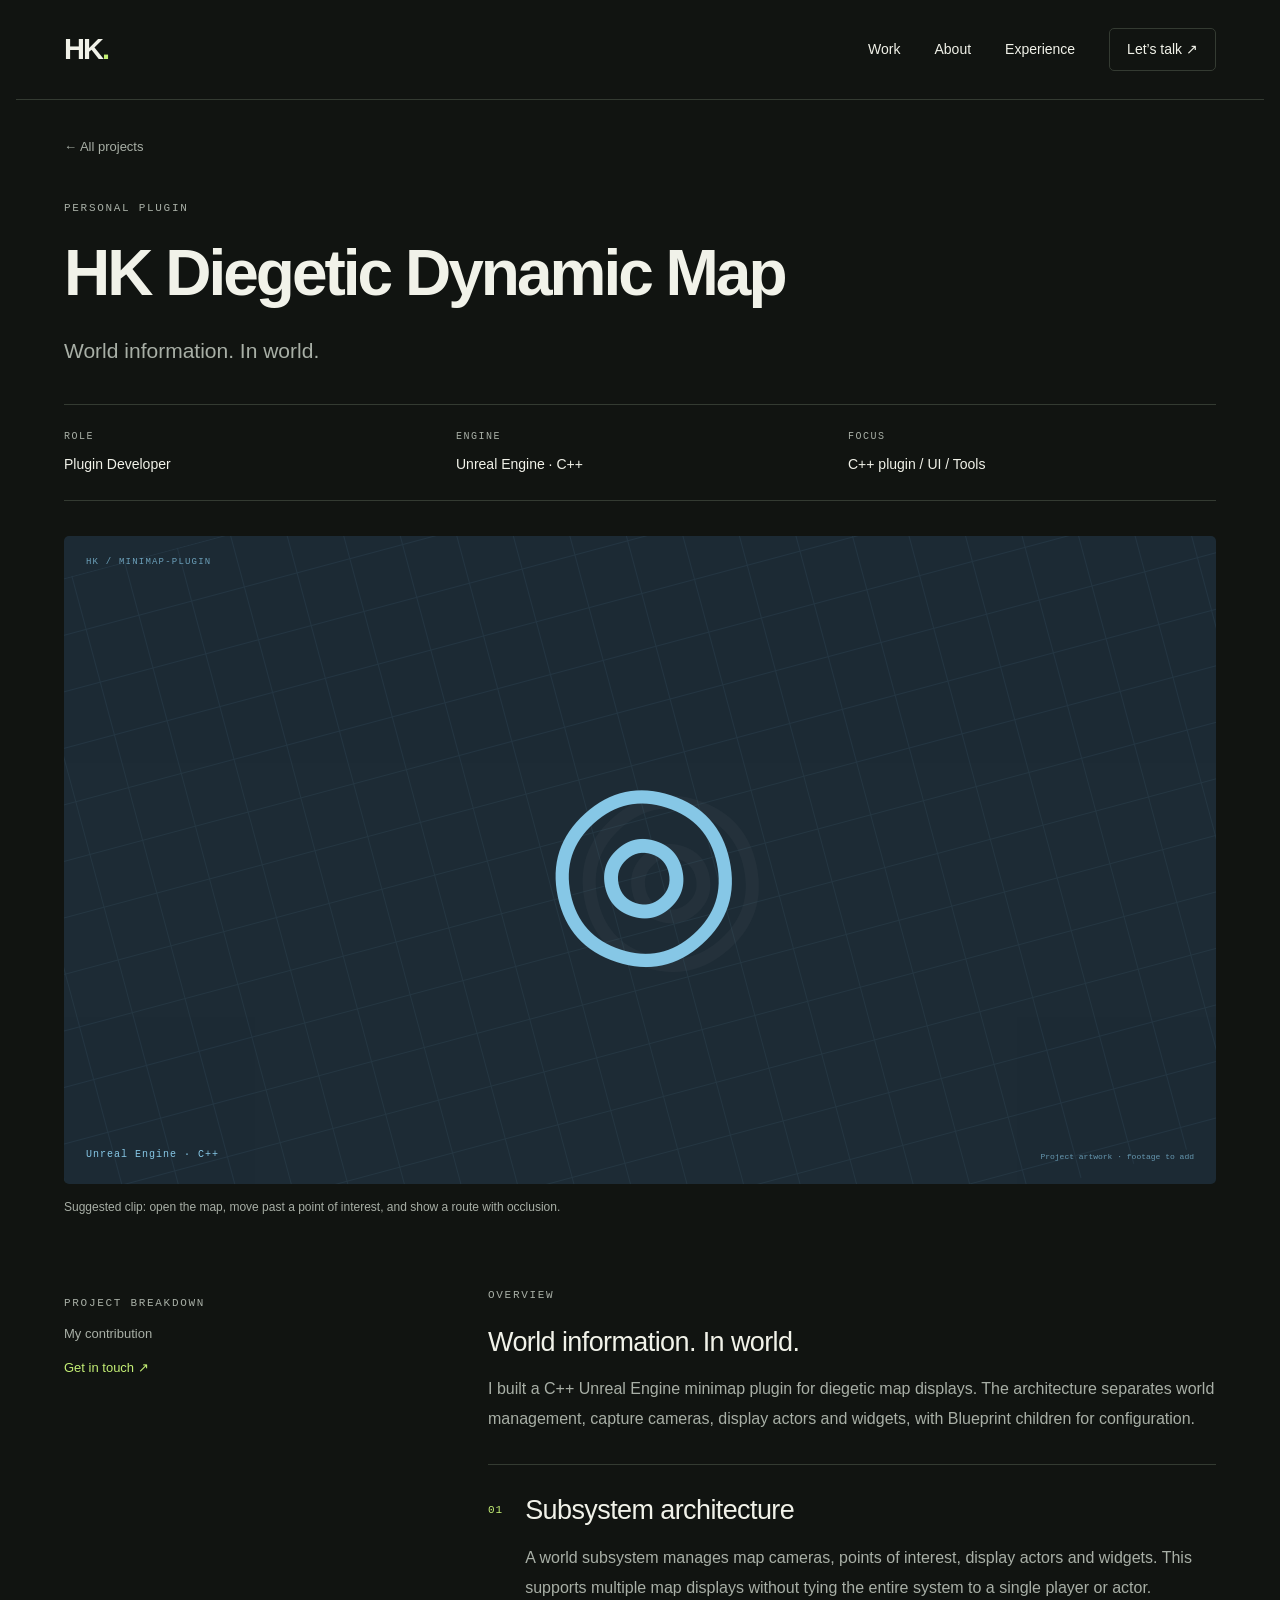
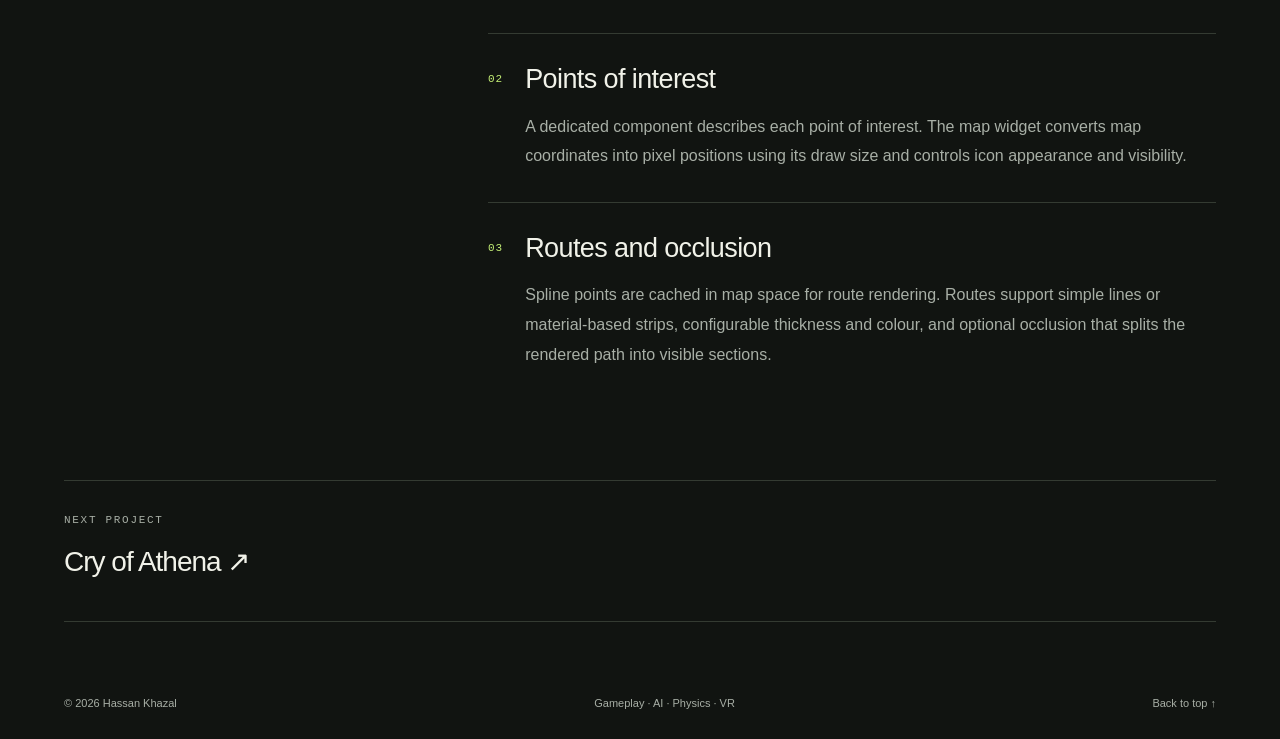
==== projects/minimap-plugin.html @ 070fbd12 "Changed Webiste" ====
<!doctype html><html lang="en"><head><meta charset="utf-8"><meta name="viewport" content="width=device-width,initial-scale=1"><title>HK Diegetic Dynamic Map | Hassan Khazal</title><meta name="description" content="A reusable minimap plugin bringing scene capture, points of interest and spline routes into a world-space display."><meta name="theme-color" content="#111411"><meta property="og:title" content="HK Diegetic Dynamic Map | Hassan Khazal"><meta property="og:description" content="A reusable minimap plugin bringing scene capture, points of interest and spline routes into a world-space display."><meta property="og:type" content="website"><link rel="icon" href="../assets/favicon.svg" type="image/svg+xml"><link rel="stylesheet" href="../style.css"></head><body id="top" data-root="../"><a class="skip" href="#main">Skip to content</a><header class="site-header"><a class="brand" href="../index.html" aria-label="Hassan Khazal home">HK<span class="brand-dot">.</span></a><nav aria-label="Main navigation"><a href="../index.html#work">Work</a><a href="../index.html#about">About</a><a href="../index.html#experience">Experience</a><a class="nav-contact" href="../index.html#contact">Let’s talk <span aria-hidden="true">↗</span></a></nav></header><main id="main" class="project-page"><a class="back-link" href="../index.html#work">← All projects</a><section class="project-intro"><p class="eyebrow">Personal plugin</p><h1>HK Diegetic Dynamic Map</h1><p class="project-subtitle">World information. In world.</p><dl class="project-facts"><div><dt>Role</dt><dd>Plugin Developer</dd></div><div><dt>Engine</dt><dd>Unreal Engine · C++</dd></div><div><dt>Focus</dt><dd>C++ plugin / UI / Tools</dd></div></dl></section><figure class="project-media" data-video="minimap-plugin"><div class="project-art blue" data-poster="minimap-plugin"><div class="art-grid" aria-hidden="true"></div><span class="art-index" aria-hidden="true">HK / MINIMAP-PLUGIN</span><div class="art-symbol" aria-hidden="true">◎</div><span class="art-label">Unreal Engine · C++</span><span class="art-note">Project artwork · footage to add</span></div><figcaption>Suggested clip: open the map, move past a point of interest, and show a route with occlusion.</figcaption></figure><div class="case-layout"><aside><p class="eyebrow">Project breakdown</p><p>My contribution</p><a href="../index.html#contact">Get in touch ↗</a></aside><div><section class="case-section overview"><div><p class="eyebrow">Overview</p><h2>World information. In world.</h2><p>I built a C++ Unreal Engine minimap plugin for diegetic map displays. The architecture separates world management, capture cameras, display actors and widgets, with Blueprint children for configuration.</p></div></section><section class="case-section"><span class="mono">01</span><div><h2>Subsystem architecture</h2><p>A world subsystem manages map cameras, points of interest, display actors and widgets. This supports multiple map displays without tying the entire system to a single player or actor.</p></div></section><section class="case-section"><span class="mono">02</span><div><h2>Points of interest</h2><p>A dedicated component describes each point of interest. The map widget converts map coordinates into pixel positions using its draw size and controls icon appearance and visibility.</p></div></section><section class="case-section"><span class="mono">03</span><div><h2>Routes and occlusion</h2><p>Spline points are cached in map space for route rendering. Routes support simple lines or material-based strips, configurable thickness and colour, and optional occlusion that splits the rendered path into visible sections.</p></div></section></div></div><a class="next-project" href="cry-of-athena.html"><span class="eyebrow">Next project</span><span>Cry of Athena ↗</span></a></main><footer><span>© <span data-year>2026</span> Hassan Khazal</span><span>Gameplay · AI · Physics · VR</span><a href="#top">Back to top ↑</a></footer><script src="../config.js"></script><script src="../script.js"></script></body></html>
---- style.css ----
:root{color-scheme:dark;--bg:#111411;--panel:#191e19;--text:#f1f2e9;--muted:#a8afa6;--accent:#c4ef75;--line:#343b32}*{box-sizing:border-box}html{scroll-behavior:smooth;scroll-padding-top:100px}body{margin:0;background:var(--bg);color:var(--text);font-family:Arial,Helvetica,sans-serif;font-size:16px;line-height:1.65}a{color:inherit;text-decoration:none}a:hover{color:var(--accent)}button,a{-webkit-tap-highlight-color:transparent}a:focus-visible,button:focus-visible{outline:3px solid var(--accent);outline-offset:6px}[hidden]{display:none!important}::selection{background:var(--accent);color:var(--bg)}.site-header,main,footer{max-width:1248px;margin:auto;padding-left:48px;padding-right:48px}.site-header{height:100px;display:flex;align-items:center;justify-content:space-between;border-bottom:1px solid var(--line)}.brand{font-size:29px;font-weight:800;letter-spacing:-2px}.brand-dot{color:var(--accent)}nav{display:flex;align-items:center;gap:34px;font-size:14px}nav .nav-contact{border:1px solid var(--line);padding:9px 17px;border-radius:5px}.skip{position:fixed;top:-100px;left:20px;background:var(--accent);color:var(--bg);padding:12px;z-index:20}.skip:focus{top:10px}.hero{display:grid;grid-template-columns:1fr 270px;gap:55px;padding:92px 0 76px;align-items:center}.eyebrow,.mono,.tags,.side-signature,.art-index,.art-label,.art-note{font-family:Consolas,'Courier New',monospace}.eyebrow{font-size:11px;letter-spacing:1.7px;text-transform:uppercase;font-weight:400;color:var(--muted);margin:0 0 22px}.status-dot{display:inline-block;width:7px;height:7px;border-radius:50%;background:var(--accent);margin-right:8px;box-shadow:0 0 14px #c4ef7530}h1,h2,h3,p{margin-top:0}h1{font-size:clamp(42px,5.2vw,68px);line-height:1.06;letter-spacing:-3px;font-weight:600;margin-bottom:27px}em{font-style:normal;color:var(--accent)}.hero-description{max-width:540px;font-size:17px;color:var(--muted);line-height:1.8}.actions{display:flex;gap:12px;flex-wrap:wrap;margin-top:30px}.button{display:inline-flex;gap:26px;align-items:center;justify-content:center;border:1px solid var(--line);border-radius:4px;padding:12px 20px;font-size:14px;font-weight:600}.button.primary{background:var(--accent);color:var(--bg);border-color:var(--accent)}.button:hover{background:#242d20;color:var(--text)}.button.primary:hover{background:#d8ffa0;color:var(--bg)}.button.quiet{border-color:transparent}.hero-side{border-left:1px solid var(--line);padding-left:30px}.mono{font-size:11px;color:var(--muted);letter-spacing:1px}.hero-side>div{padding:22px 0;border-bottom:1px solid var(--line);position:relative}.hero-side h2{font-size:22px;letter-spacing:-.5px;margin:0 0 2px}.hero-side p{font-size:12px;color:var(--muted);margin:0}.focus-num{position:absolute;right:0;top:25px;color:#7d8975;font-size:10px;font-family:monospace}.side-signature{display:block;font-size:9px;letter-spacing:.6px;color:var(--muted);margin-top:24px}.skill-strip{display:flex;justify-content:space-between;gap:20px;padding:22px 0;border-block:1px solid var(--line);color:var(--muted);font-size:12px}.section{padding:88px 0;border-bottom:1px solid var(--line)}.section-heading{display:flex;justify-content:space-between;gap:24px;align-items:flex-end;margin-bottom:38px}.section-heading h2{margin-bottom:0}h2{font-size:39px;line-height:1.17;letter-spacing:-1.6px;font-weight:500}.section-heading>p{color:var(--muted);font-size:14px;margin-bottom:3px}.project-grid{display:grid;grid-template-columns:1fr 1fr;gap:46px 28px}.project-card{min-width:0}.art-link{display:block;overflow:hidden;border-radius:6px}.project-art{aspect-ratio:16/9;position:relative;overflow:hidden;background:#253022;color:#c4ef75;isolation:isolate}.project-art.blue{background:#1d2b35;color:#86c7e6}.project-art.orange{background:#30271f;color:#e8b780}.project-art.purple{background:#292331;color:#bca4e2}.art-grid{position:absolute;inset:0;background-image:linear-gradient(currentColor 1px,transparent 1px),linear-gradient(90deg,currentColor 1px,transparent 1px);background-size:42px 42px;opacity:.07;transform:rotate(-15deg) scale(1.3)}.art-index{position:absolute;top:19px;left:22px;font-size:9px;letter-spacing:1.2px;opacity:.75}.art-symbol{position:absolute;inset:0;display:flex;align-items:center;justify-content:center;font-size:155px;line-height:1;text-shadow:25px 10px 0 #ffffff08;transform:rotate(-12deg);transition:transform .25s}.art-link:hover .art-symbol{transform:rotate(-5deg) scale(1.06)}.art-label{position:absolute;bottom:20px;left:22px;font-size:10px;letter-spacing:1px}.art-note{position:absolute;bottom:20px;right:22px;font-size:8px;opacity:.7}.project-art img{width:100%;height:100%;object-fit:cover;position:absolute;inset:0}.card-body{padding-top:22px}.card-body .eyebrow{font-size:10px;margin-bottom:10px}.card-body h3{font-size:24px;font-weight:500;letter-spacing:-.6px;line-height:1.3;margin-bottom:11px}.card-body h3 a{display:flex;justify-content:space-between;gap:15px}.card-body h3 span{font-size:20px;color:var(--accent)}.card-body>p{color:var(--muted);font-size:14px;max-width:480px}.tags{display:flex;flex-wrap:wrap;gap:8px}.tags span{font-size:10px;border:1px solid var(--line);border-radius:3px;padding:3px 9px;color:var(--muted)}.about{display:grid;grid-template-columns:1fr 1fr;gap:70px}.about-copy>p{color:var(--muted);font-size:15px}.about-copy .lead{font-size:21px;line-height:1.55;color:var(--text)}.about .tags{margin-top:26px}.timeline{margin-top:42px}.timeline article{display:grid;grid-template-columns:1fr 2fr;gap:30px;padding:28px 0;border-top:1px solid var(--line)}.timeline article h3{font-size:22px;margin-bottom:3px;font-weight:500}.timeline .role{color:var(--accent);font-size:13px;margin-bottom:10px}.timeline article p:last-child{font-size:14px;color:var(--muted);max-width:560px;margin:0}.timeline .mono{padding-top:7px}.contact{padding-bottom:95px}.contact h2{font-size:clamp(38px,5vw,58px);letter-spacing:-2px}.contact>p:not(.eyebrow){color:var(--muted);max-width:550px}.setup-note{font-size:13px}.contact .actions:empty{display:none}footer{display:flex;justify-content:space-between;gap:25px;padding-top:27px;padding-bottom:27px;font-size:11px;color:var(--muted)}.back-link{display:inline-block;font-size:13px;color:var(--muted);margin:36px 0 42px}.project-intro h1{font-size:clamp(40px,5vw,64px);max-width:850px}.project-subtitle{font-size:21px;color:var(--muted)}.project-facts{display:grid;grid-template-columns:1fr 1fr 1fr;border-block:1px solid var(--line);padding:24px 0;margin:35px 0}.project-facts dt{font-family:monospace;font-size:10px;text-transform:uppercase;letter-spacing:1.5px;color:var(--muted);margin-bottom:7px}.project-facts dd{margin:0;font-size:14px}.project-media{margin:0}.project-media .project-art{border-radius:5px}.project-media .art-symbol{font-size:230px}.project-media figcaption{font-size:12px;color:var(--muted);padding:14px 0}.project-media iframe{width:100%;aspect-ratio:16/9;display:block;border:0;border-radius:5px;background:#000}.case-layout{display:grid;grid-template-columns:1fr 2fr;gap:60px;margin:55px 0 80px}.case-layout>aside{font-size:13px;color:var(--muted);padding-top:8px}.case-layout>aside a{color:var(--accent)}.case-layout>aside .eyebrow{margin-bottom:10px}.case-section{display:flex;gap:22px;border-top:1px solid var(--line);padding:30px 0 15px}.case-section .mono{padding-top:6px;color:var(--accent)}.case-section h2{font-size:27px;letter-spacing:-.6px;margin-bottom:16px}.case-section p:not(.eyebrow){font-size:16px;color:var(--muted);line-height:1.85}.case-section.overview{border:0;padding-top:0}.next-project{display:block;border-block:1px solid var(--line);padding:30px 0 35px;margin-bottom:45px}.next-project .eyebrow{display:block;margin-bottom:10px}.next-project>span:last-child{font-size:28px;letter-spacing:-1px}@media(min-width:1500px){.hero{padding-block:110px}.hero h1{font-size:73px}}@media(max-width:850px){.site-header,main,footer{padding-left:28px;padding-right:28px}.hero{grid-template-columns:1fr;padding:60px 0;gap:35px}.hero-side{display:none}.hero h1{font-size:60px}.about{gap:30px}.section{padding-block:65px}.section-heading{align-items:start}.section-heading>p{max-width:230px}.case-layout{grid-template-columns:1fr;gap:20px}.case-layout>aside{display:none}.art-note{display:none}h2{font-size:33px}}@media(max-width:580px){.site-header,main,footer{padding-left:20px;padding-right:20px}.site-header{height:82px}nav{gap:18px;font-size:12px}nav .nav-contact{padding:0;border:0}nav a[href$='#experience']{display:none}.hero{padding:48px 0}.hero h1{font-size:46px;letter-spacing:-2px}.hero .eyebrow{font-size:9px;letter-spacing:1px}.hero-description{font-size:16px}.skill-strip{flex-wrap:wrap;justify-content:flex-start;gap:10px 20px;font-size:11px}.section-heading{display:block}.section-heading>p{margin-top:20px;max-width:none}.project-grid,.about{grid-template-columns:1fr}.section{padding-block:52px}.project-grid{gap:38px}.art-note{display:block;font-size:7px}.card-body h3{font-size:23px}.timeline article{grid-template-columns:1fr;gap:10px}.timeline{margin-top:30px}.about{gap:12px}footer{flex-wrap:wrap;font-size:10px}footer>span:nth-child(2){display:none}.project-facts{grid-template-columns:1fr;gap:18px}.project-intro h1{font-size:42px;letter-spacing:-1.8px}.project-media .art-symbol{font-size:145px}.project-media .art-note{display:none}.case-section{gap:13px}.case-section h2{font-size:24px}.back-link{margin-bottom:30px}.next-project>span:last-child{font-size:23px}}@media(prefers-reduced-motion:reduce){html{scroll-behavior:auto}*,*::before,*::after{transition:none!important}}@media print{body{background:white;color:black}.hero-side,nav,.actions,.project-art,.skill-strip,.back-link{display:none}main{padding:0}.hero,.section{padding:20px 0}.project-grid{display:block}.project-card{break-inside:avoid;margin-bottom:24px}.eyebrow,p,.tags span{color:#333!important}}

.text-link{display:inline-block;color:var(--accent);text-decoration:underline;text-underline-offset:4px;margin-top:12px}.project-facts{gap:24px}.project-facts dd{overflow-wrap:break-word}

.case-section>div{min-width:0;width:100%}.inline-media{margin:24px 0}.inline-media iframe{display:block;width:100%;aspect-ratio:16/9;border:0;border-radius:5px}.inline-media img{display:block;max-width:100%;height:auto;border-radius:5px}.inline-media figcaption{font-size:12px;color:var(--muted);margin-top:10px;line-height:1.6}.media-gallery{margin:45px 0}.media-gallery h2{font-size:26px}
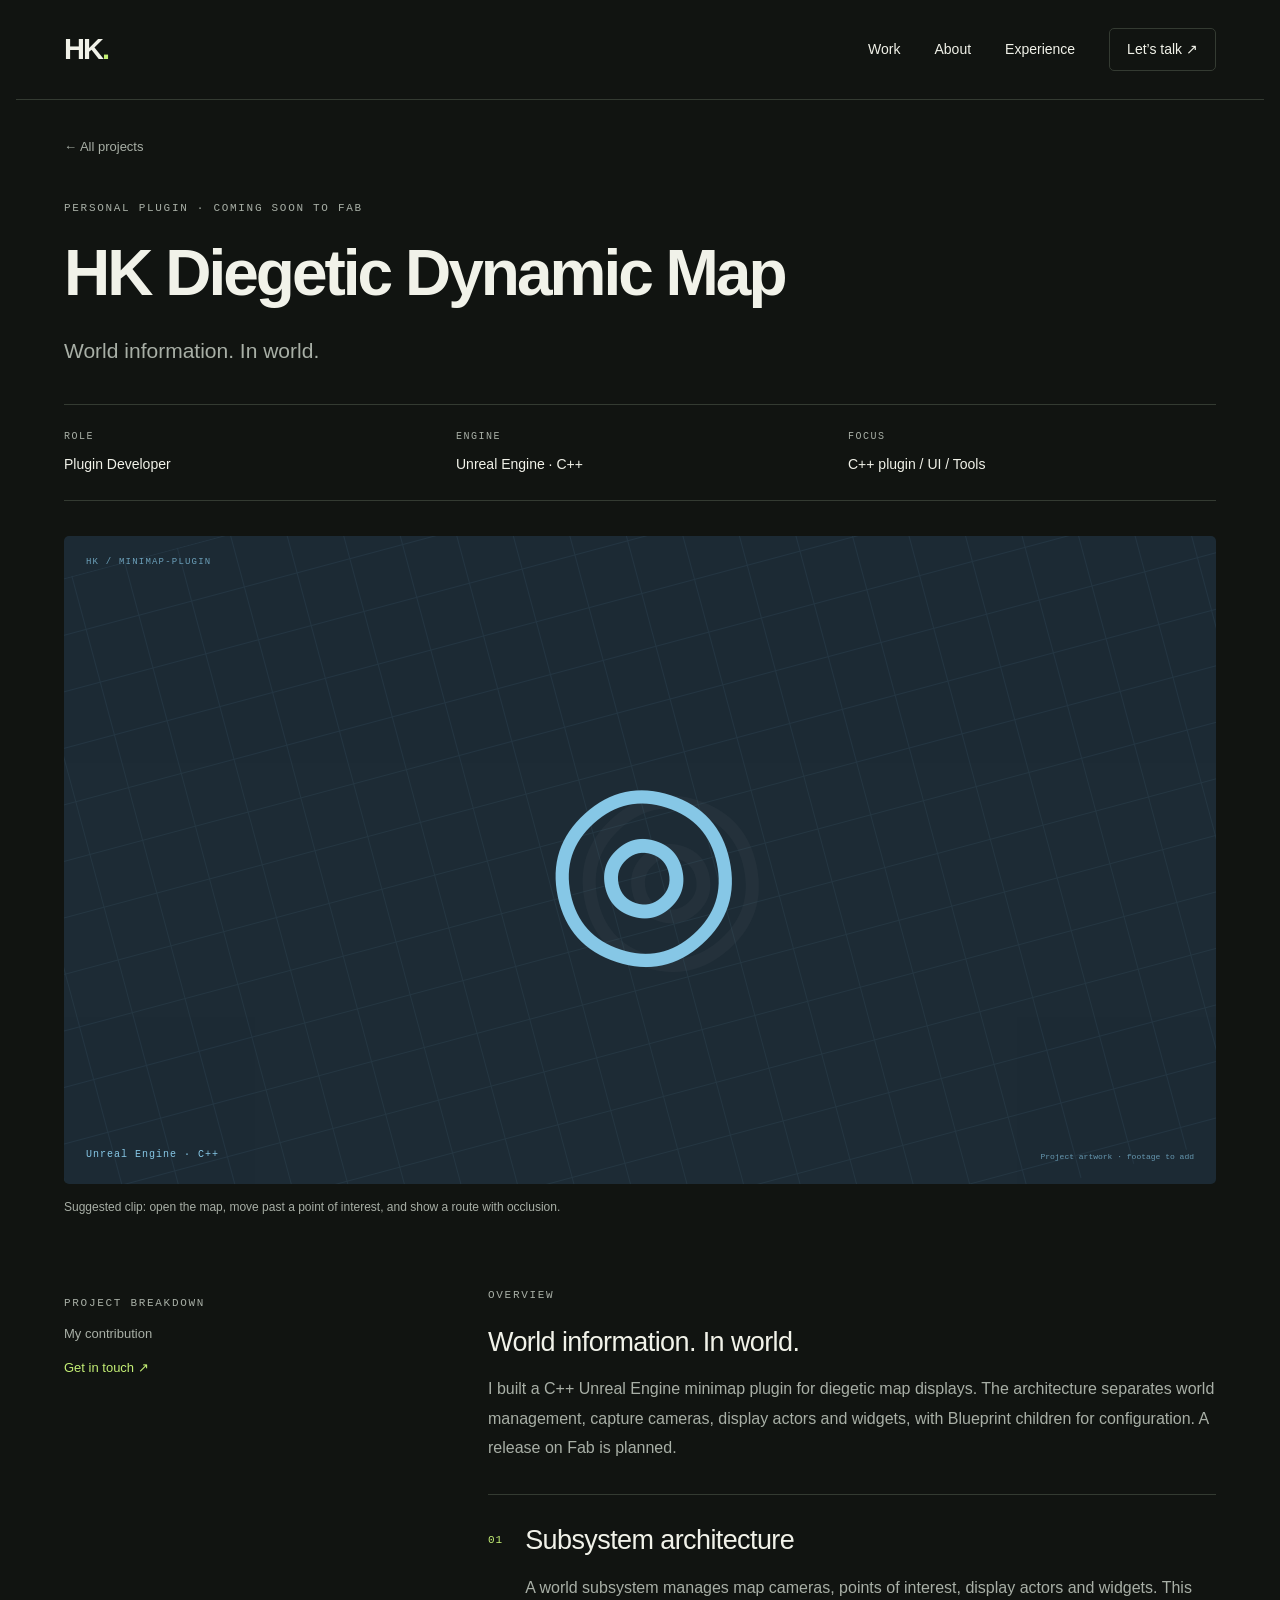
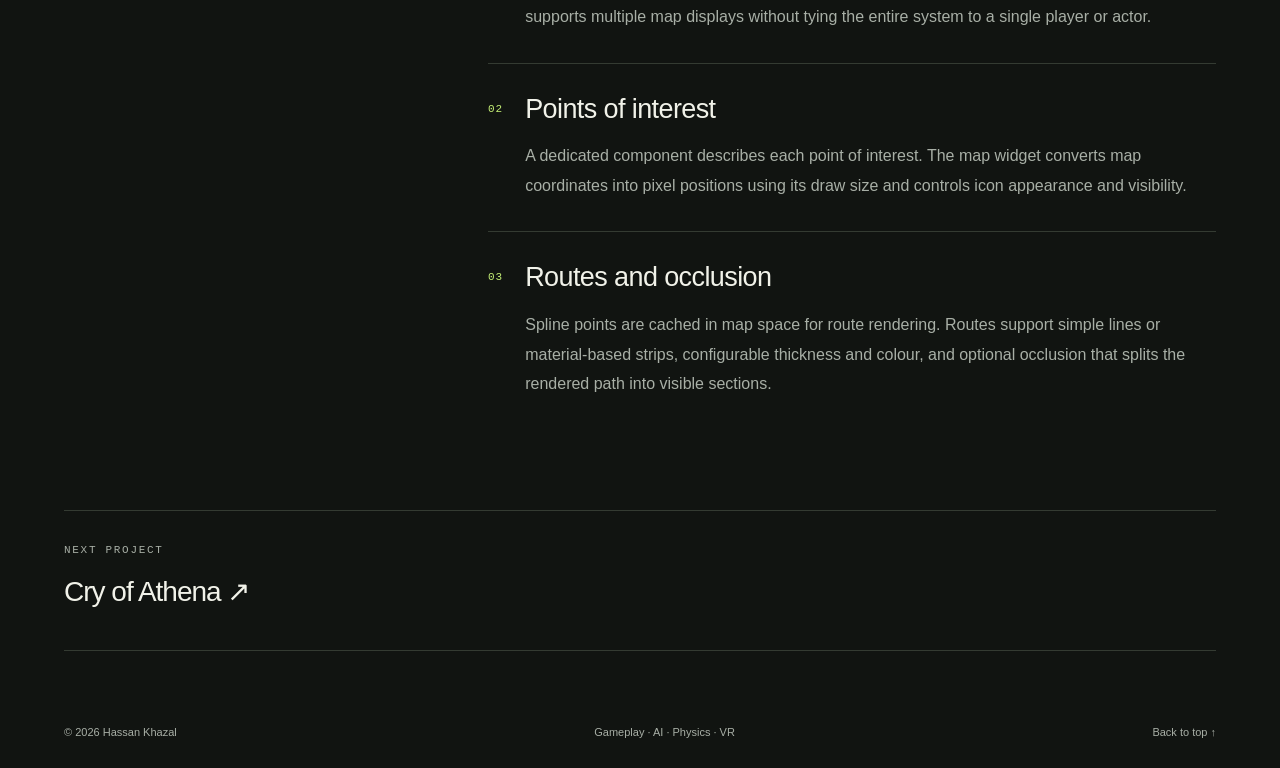
==== commit 0270b631: "Added some YT links and CV" ====
--- a/projects/minimap-plugin.html
+++ b/projects/minimap-plugin.html
@@ -1 +1 @@
-<!doctype html><html lang="en"><head><meta charset="utf-8"><meta name="viewport" content="width=device-width,initial-scale=1"><title>HK Diegetic Dynamic Map | Hassan Khazal</title><meta name="description" content="A reusable minimap plugin bringing scene capture, points of interest and spline routes into a world-space display."><meta name="theme-color" content="#111411"><meta property="og:title" content="HK Diegetic Dynamic Map | Hassan Khazal"><meta property="og:description" content="A reusable minimap plugin bringing scene capture, points of interest and spline routes into a world-space display."><meta property="og:type" content="website"><link rel="icon" href="../assets/favicon.svg" type="image/svg+xml"><link rel="stylesheet" href="../style.css"></head><body id="top" data-root="../"><a class="skip" href="#main">Skip to content</a><header class="site-header"><a class="brand" href="../index.html" aria-label="Hassan Khazal home">HK<span class="brand-dot">.</span></a><nav aria-label="Main navigation"><a href="../index.html#work">Work</a><a href="../index.html#about">About</a><a href="../index.html#experience">Experience</a><a class="nav-contact" href="../index.html#contact">Let’s talk <span aria-hidden="true">↗</span></a></nav></header><main id="main" class="project-page"><a class="back-link" href="../index.html#work">← All projects</a><section class="project-intro"><p class="eyebrow">Personal plugin</p><h1>HK Diegetic Dynamic Map</h1><p class="project-subtitle">World information. In world.</p><dl class="project-facts"><div><dt>Role</dt><dd>Plugin Developer</dd></div><div><dt>Engine</dt><dd>Unreal Engine · C++</dd></div><div><dt>Focus</dt><dd>C++ plugin / UI / Tools</dd></div></dl></section><figure class="project-media" data-video="minimap-plugin"><div class="project-art blue" data-poster="minimap-plugin"><div class="art-grid" aria-hidden="true"></div><span class="art-index" aria-hidden="true">HK / MINIMAP-PLUGIN</span><div class="art-symbol" aria-hidden="true">◎</div><span class="art-label">Unreal Engine · C++</span><span class="art-note">Project artwork · footage to add</span></div><figcaption>Suggested clip: open the map, move past a point of interest, and show a route with occlusion.</figcaption></figure><div class="case-layout"><aside><p class="eyebrow">Project breakdown</p><p>My contribution</p><a href="../index.html#contact">Get in touch ↗</a></aside><div><section class="case-section overview"><div><p class="eyebrow">Overview</p><h2>World information. In world.</h2><p>I built a C++ Unreal Engine minimap plugin for diegetic map displays. The architecture separates world management, capture cameras, display actors and widgets, with Blueprint children for configuration.</p></div></section><section class="case-section"><span class="mono">01</span><div><h2>Subsystem architecture</h2><p>A world subsystem manages map cameras, points of interest, display actors and widgets. This supports multiple map displays without tying the entire system to a single player or actor.</p></div></section><section class="case-section"><span class="mono">02</span><div><h2>Points of interest</h2><p>A dedicated component describes each point of interest. The map widget converts map coordinates into pixel positions using its draw size and controls icon appearance and visibility.</p></div></section><section class="case-section"><span class="mono">03</span><div><h2>Routes and occlusion</h2><p>Spline points are cached in map space for route rendering. Routes support simple lines or material-based strips, configurable thickness and colour, and optional occlusion that splits the rendered path into visible sections.</p></div></section></div></div><a class="next-project" href="cry-of-athena.html"><span class="eyebrow">Next project</span><span>Cry of Athena ↗</span></a></main><footer><span>© <span data-year>2026</span> Hassan Khazal</span><span>Gameplay · AI · Physics · VR</span><a href="#top">Back to top ↑</a></footer><script src="../config.js"></script><script src="../script.js"></script></body></html>+<!doctype html><html lang="en"><head><meta charset="utf-8"><meta name="viewport" content="width=device-width,initial-scale=1"><title>HK Diegetic Dynamic Map | Hassan Khazal</title><meta name="description" content="A reusable minimap plugin bringing scene capture, points of interest and spline routes into a world-space display."><meta name="theme-color" content="#111411"><meta property="og:title" content="HK Diegetic Dynamic Map | Hassan Khazal"><meta property="og:description" content="A reusable minimap plugin bringing scene capture, points of interest and spline routes into a world-space display."><meta property="og:type" content="website"><link rel="icon" href="../assets/favicon.svg" type="image/svg+xml"><link rel="stylesheet" href="../style.css"></head><body id="top" data-root="../"><a class="skip" href="#main">Skip to content</a><header class="site-header"><a class="brand" href="../index.html" aria-label="Hassan Khazal home">HK<span class="brand-dot">.</span></a><nav aria-label="Main navigation"><a href="../index.html#work">Work</a><a href="../index.html#about">About</a><a href="../index.html#experience">Experience</a><a class="nav-contact" href="../index.html#contact">Let’s talk <span aria-hidden="true">↗</span></a></nav></header><main id="main" class="project-page"><a class="back-link" href="../index.html#work">← All projects</a><section class="project-intro"><p class="eyebrow">Personal plugin · Coming soon to Fab</p><h1>HK Diegetic Dynamic Map</h1><p class="project-subtitle">World information. In world.</p><dl class="project-facts"><div><dt>Role</dt><dd>Plugin Developer</dd></div><div><dt>Engine</dt><dd>Unreal Engine · C++</dd></div><div><dt>Focus</dt><dd>C++ plugin / UI / Tools</dd></div></dl></section><figure class="project-media" data-video="minimap-plugin"><div class="project-art blue" data-poster="minimap-plugin"><div class="art-grid" aria-hidden="true"></div><span class="art-index" aria-hidden="true">HK / MINIMAP-PLUGIN</span><div class="art-symbol" aria-hidden="true">◎</div><span class="art-label">Unreal Engine · C++</span><span class="art-note">Project artwork · footage to add</span></div><figcaption>Suggested clip: open the map, move past a point of interest, and show a route with occlusion.</figcaption></figure><div class="case-layout"><aside><p class="eyebrow">Project breakdown</p><p>My contribution</p><a href="../index.html#contact">Get in touch ↗</a></aside><div><section class="case-section overview"><div><p class="eyebrow">Overview</p><h2>World information. In world.</h2><p>I built a C++ Unreal Engine minimap plugin for diegetic map displays. The architecture separates world management, capture cameras, display actors and widgets, with Blueprint children for configuration. A release on Fab is planned.</p></div></section><section class="case-section"><span class="mono">01</span><div><h2>Subsystem architecture</h2><p>A world subsystem manages map cameras, points of interest, display actors and widgets. This supports multiple map displays without tying the entire system to a single player or actor.</p></div></section><section class="case-section"><span class="mono">02</span><div><h2>Points of interest</h2><p>A dedicated component describes each point of interest. The map widget converts map coordinates into pixel positions using its draw size and controls icon appearance and visibility.</p></div></section><section class="case-section"><span class="mono">03</span><div><h2>Routes and occlusion</h2><p>Spline points are cached in map space for route rendering. Routes support simple lines or material-based strips, configurable thickness and colour, and optional occlusion that splits the rendered path into visible sections.</p></div></section></div></div><a class="next-project" href="cry-of-athena.html"><span class="eyebrow">Next project</span><span>Cry of Athena ↗</span></a></main><footer><span>© <span data-year>2026</span> Hassan Khazal</span><span>Gameplay · AI · Physics · VR</span><a href="#top">Back to top ↑</a></footer><script src="../config.js"></script><script src="../script.js"></script></body></html>
--- a/style.css
+++ b/style.css
@@ -3,3 +3,7 @@
 .text-link{display:inline-block;color:var(--accent);text-decoration:underline;text-underline-offset:4px;margin-top:12px}.project-facts{gap:24px}.project-facts dd{overflow-wrap:break-word}
 
 .case-section>div{min-width:0;width:100%}.inline-media{margin:24px 0}.inline-media iframe{display:block;width:100%;aspect-ratio:16/9;border:0;border-radius:5px}.inline-media img{display:block;max-width:100%;height:auto;border-radius:5px}.inline-media figcaption{font-size:12px;color:var(--muted);margin-top:10px;line-height:1.6}.media-gallery{margin:45px 0}.media-gallery h2{font-size:26px}
+
+.jam-grid{display:grid;grid-template-columns:1fr 1fr;gap:28px}.jam-card{min-width:0}.jam-video{aspect-ratio:16/9;display:flex;align-items:center;justify-content:center;background:var(--panel);border:1px solid var(--line);border-radius:5px;overflow:hidden;color:var(--muted);font-size:12px}.jam-video iframe{width:100%;height:100%;border:0}.jam-card h3{font-size:23px;font-weight:500;margin:18px 0 8px}.jam-card p{font-size:14px;color:var(--muted);margin-bottom:0}@media(max-width:580px){.jam-grid{grid-template-columns:1fr;gap:28px}}
+
+.jam-links{margin-top:18px;gap:10px}.jam-links .button{font-size:12px;padding:8px 13px}
